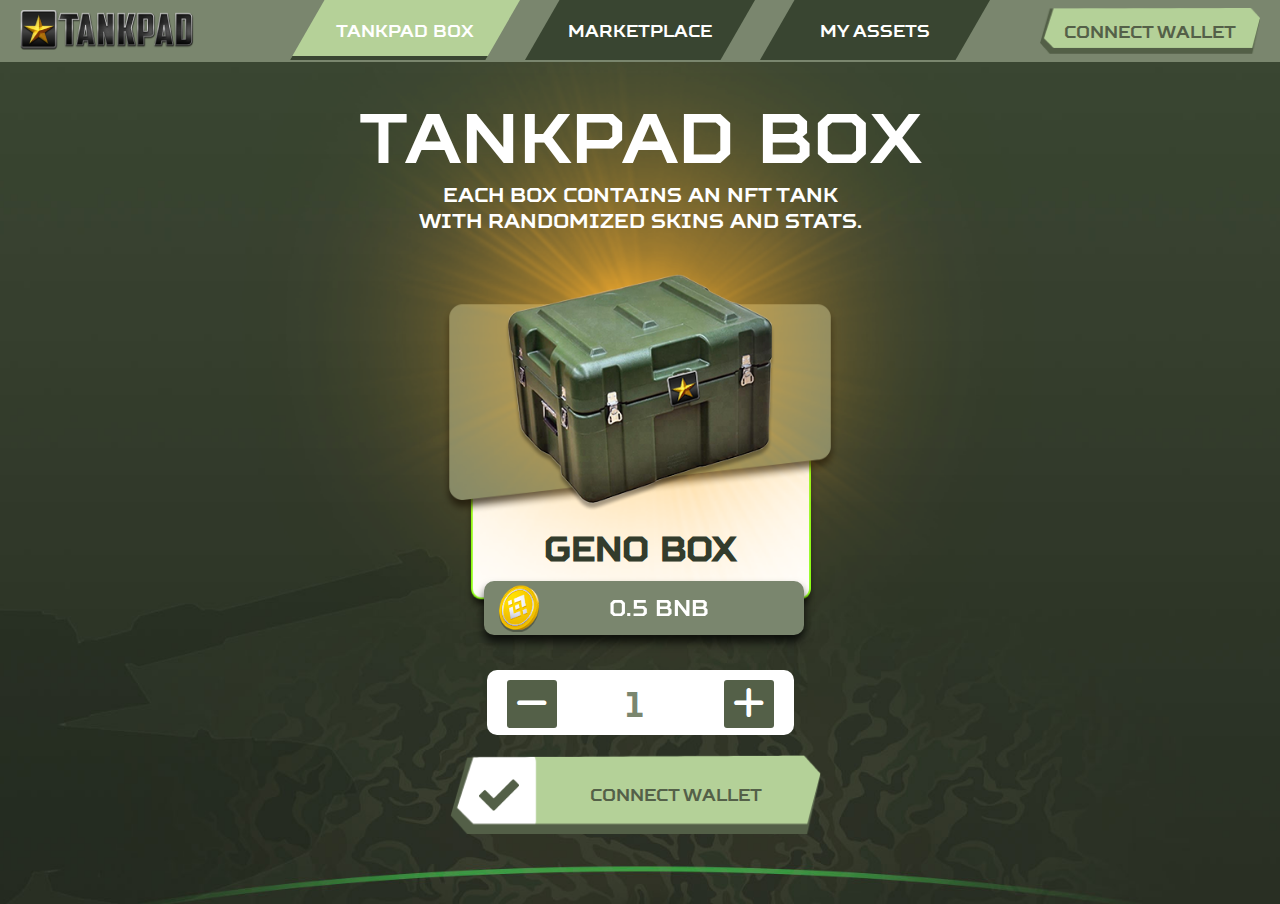
==== index.html @ f923a32d "TankPad commit" ====
<!DOCTYPE html>
<html lang="en">

<head>
    <meta charset="UTF-8">
    <meta http-equiv="X-UA-Compatible" content="IE=edge">
    <meta name="viewport" content="width=device-width, initial-scale=1.0">
    <title>TankPad NFT Loot Box</title>
    <link rel="shortcut icon" href="favicon.ico" type="image/x-icon">

    <link rel="stylesheet" href="https://cdnjs.cloudflare.com/ajax/libs/font-awesome/6.0.0/css/all.min.css">
    <link rel="stylesheet" href="css/style.css">
</head>

<body>

    <header>
        <div class="header-area">
            <div class="logo">
                <img src="img/logo.png" alt="logo">
            </div>
            <div class="box_btn">
                <ul>
                    <li><a href="#" class="active">tankpad box</a></li>
                    <li><a href="#">Marketplace</a></li>
                    <li><a href="myAssets.html">My Assets</a></li>
                </ul>
            </div>
            <div class="connect_btn">
                <a href="#">Connect Wallet</a>
            </div>
        </div>
    </header>

    <div class="main-area">
        <div class="fire-bg">
            <img src="img/fire-welding-sparks-png-thumb23.png" alt="">
        </div>
        <div class="heading-text">
            <div class="h1">TANKPAD BOX</div>
            <div class="h6">Each box contains an NFT Tank <br /> with randomized skins and stats.</div>
        </div>
        <div class="geno-box">
            <div class="box_bgi">
                <img src="img/box.png" alt="box">
            </div>
            <h5>GENO BOX</h5>
            <div class="bnb_btn">
                <img src="img/binance-coin.png" alt="">
                <div class="binance_bnb"><span class="bnp-bal">0.5</span> BNB</div>
            </div>
        </div>

        <div class="check-footer">
            <form id="myform" method="POST" class="quantity" action="#">
                <button type="button" class="qtyminus minus" field="quantity"><i class="fa-solid fa-minus"></i></button>
                <input type="number" name="quantity" value="1" class="qty" readonly />
                <button type="button" class="qtyplus plus" field="quantity"><i class="fa-solid fa-plus"></i></button>
            </form>

            <div class="wallet_btn">
                <a href="#"><img src="img/checked-mark.png"> Connect Wallet</a>
            </div>
        </div>

    </div>




    <script src="https://code.jquery.com/jquery-3.6.0.min.js"></script>

    <script>
        $(document).ready(($) => {

            $('.main-area').on('click', '.plus', function (e) {
                let $input = $(this).prev('input.qty');
                let val = parseInt($input.val());

                $input.val(val + 1).change();
            });


            $('.main-area').on('click', '.minus', function (e) {
                let $input = $(this).next('input.qty');
                var val = parseInt($input.val());
                if (val > 1) {
                    $input.val(val - 1).change();
                };
            });



            const plusBnp = () => {
                const bnpBal = document.querySelector('.bnp-bal').innerText
                const BalInt = parseFloat(bnpBal)
                let newBal = BalInt + 0.5
                const isDot = newBal.toString().includes('.')

                if (!isDot) {
                    newBal = newBal.toString() + ".0"
                }

                document.querySelector('.bnp-bal').innerText = newBal
            }

            const minusBnp = () => {
                const bnpBal = document.querySelector('.bnp-bal').innerText
                const BalInt = parseFloat(bnpBal)
                if (BalInt > 0.5) {
                    let newBal = BalInt - 0.5

                    const isDot = newBal.toString().includes('.')

                    if (!isDot) {
                        newBal = newBal.toString() + ".0"
                    }
                    document.querySelector('.bnp-bal').innerText = newBal
                }
            }

            const plusBtn = document.querySelector('.plus')
            plusBtn.addEventListener('click', () => {
                plusBnp()
            })

            const minusBtn = document.querySelector('.minus')
            minusBtn.addEventListener('click', () => {
                minusBnp()
            })


        });
    </script>
</body>

</html>
---- css/style.css ----
@import url("../css/reset.css");

@font-face {
    font-family: "Squares";
    src: url("../fonts/SquaresBoldFree.otf");
}

body {
    font-family: "Squares";
    font-size: 17px;
    background: url(../img/bg.jpg) no-repeat;
    background-position: center bottom;
    background-size: cover;
    min-height: 100vh;
}


header {
    background-color: #7a866e;
    position: relative;
    z-index: 1;
}

.header-area {
    display: grid;
    grid-template-columns: 20% 1fr 20%;
    gap: 10px;
    max-width: 1917px;
    margin: 0 auto;
    align-items: center;
    padding: 0 20px;
}

.box_btn {
    justify-content: center;
    text-align: center;
    padding-bottom: 2px;
}

.box_btn ul {}

.box_btn ul li {
    display: inline-block;
}


.box_btn ul li a {
    background-color: #394531;
    min-width: 210px;
    height: 40px;
    display: inline-block;
    clip-path: polygon(15% 0%, 100% 0%, 85% 100%, 0% 100%);
    display: grid;
    align-items: center;
    justify-content: center;
    font-size: 17px;
    color: #ffffff;
    padding: 10px 10px;
}
.box_btn ul li .active{
    background-color: #b5d198;
    position: relative;
}
.box_btn ul li .active::after{
    content: '';
    position: absolute;
    width: 100%;
    height: 4px;
    background: #394531;
    bottom: 0;
}


.connect_btn {
    margin-left: auto;
}

.connect_btn a {
    font-size: 17px;
    color: #546048;
    background: url("../img/bg_bg1.png") no-repeat center;
    background-size: cover;
    width: 220px;
    height: 46px;
    display: grid;
    align-items: center;
    justify-content: center;
}

.main-area {
    text-align: center;
    max-width: 800px;
    margin: 0 auto;
    padding-top: 40px;
    position: relative;
    padding-bottom: 50px;
}

.fire-bg {
    position: absolute;
    top: -124px;
    left: 50%;
    transform: translateX(-50%);
}

.fire-bg img {
    width: 800px;
}

/* .fire-bg::after{
    content: '';
    position: absolute;
    left: 50%;
    bottom: 0;
    width: 800px;
    height: 800px;
    background: url('../img/fire-welding-sparks-png-thumb23.png') no-repeat center;
    background-size: cover;
    z-index: -1;
    margin: 0 auto;
    transform: translateX(-50%);
} */

.heading-text {
    position: relative;
    z-index: 1;
    padding-bottom: 40px;
}

.heading-text .h1 {
    font-size: 70px;
    color: #ffffff;
    padding-bottom: 10px;
}

.heading-text .h6 {
    font-size: 20px;
    color: #ffffff;
    line-height: 1.3;
}

.geno-box {

    position: relative;
    z-index: 1;
}

/* .geno-box::after {
    content: '';
    position: absolute;
    left: 50%;
    bottom: 0;
    transform: translateX(-50%);
    border-radius: 10px;
    filter: drop-shadow(0px 7px 5px rgba(0, 0, 0, 0.75));
    background-color: #ffffff;
    border: 2px solid #8aff13;
    z-index: -11;
    height: 75%;
    width: 350px;
} */

.geno-box img {}

.box_bgi {
    position: relative;
}

.box_bgi img {
    width: 270px;
}

/* .box_bgi::after {
    content: '';
    position: absolute;
    left: 50%;
    bottom: 0;
    width: 423px;
    height: 217px;
    background: url('../img/Rounded.png') no-repeat center;
    background-size: cover;
    z-index: -1;
    margin: 0 auto;
    transform: translateX(-50%);

} */

.geno-box h5 {
    font-size: 33px;
    color: #333c2c;
    padding: 20px 0 0px;
}

.bnb_btn {
    font-size: 22px;
    color: #ffffff;
    border-radius: 10px;
    filter: drop-shadow(0px 7px 5px rgba(0, 0, 0, 0.75));
    background-color: #7a866e;
    width: 320px;
    margin: 0 auto;
    position: relative;
    bottom: -15px;
    display: grid;
    grid-template-columns: 20px 1fr;
    gap: 10px;
    align-items: center;
    left: 4px;
}

.bnb_btn img {
    width: 40px;
    margin-left: 15px;
    padding-bottom: 3px;
}

.check-footer {
    margin-top: 50px;
    position: relative;
    z-index: 1;
}

.quantity {
    border-radius: 10px;
    background-color: #ffffff;
    width: 267px;
    height: 45px;
    margin: 0 auto;
    display: grid;
    grid-template-columns: 50px 1fr 50px;
    padding: 10px 20px;
    align-items: center;
    justify-content: center;
}

.quantity input {
    font-size: 35px;
    color: #7a866e;
    font-family: "Squares";
    width: 100%;
}

.quantity input,
.quantity button {
    outline: none;
    box-sizing: 0;
    border: 0;
    text-align: center;
}


.quantity button {
    cursor: pointer;
    border-radius: 3px;
    background-color: #546048;
    color: #fff;
    font-size: 36px;
    margin: 0;
    padding: 3px;
}
 

.wallet_btn{}
.wallet_btn a {
    font-size: 17px;
    color: #546048;
    background: url("../img/bgn_bg2.png") no-repeat center;
    background-size: cover;
    width: 371px;
    height: 79px;
    display: grid;
    grid-template-columns: 80px 1fr;
    align-items: center; 
}
.wallet_btn a img {
    width: 40px;
    margin-left: 29px;
}

.wallet_btn {
    width: 380px;
    margin: 20px auto;
}


@media (min-width: 320px) and (max-width: 991.98px) {
    .connect_btn{
        display: none;
    }
    .header-area{
        grid-template-columns: 1fr;
        padding: 0;
        gap: 1px;
    }
    .logo {
        text-align: center;
        background: #394531;
        padding: 15px 0;
    }
    .box_btn ul li a {
        min-width: 113px;
        height: 27px;
        font-size: 12px;
        padding: 10px 20px;
    }
    .box_btn ul li { 
        margin: 0 -10px;
    }
    .heading-text .h1 {
        font-size: 40px; 
    }
    .heading-text .h6 {
        font-size: 15px; 
    }
    .fire-bg img {
        width: 675px; 
    } 
    .box_bgi img {
        width: 207px;
    }
    .geno-box h5 {
        font-size: 20px; 
    }
    .bnb_btn {
        font-size: 17px; 
        width: 260px; 
    }
    .main-area {
        overflow: hidden;
        padding-bottom: 52px;
    }
    .quantity { 
        width: 215px;
        height: auto; 
    }
    .quantity button { 
        font-size: 30px; 
    }
    .quantity input {
        font-size: 27px; 
    }
    .wallet_btn a {
        font-size: 16px; 
        width: 315px;
        height: 59px; 
        margin: 0 auto;
    }
}

@media (min-width: 320px) and (max-width: 360px) {
    .heading-text .h1 {
        font-size: 35px;
    }
    .heading-text .h6 {
        font-size: 12px;
    }
    .wallet_btn a {
        font-size: 15px;
        width: 278px; 
        margin-left: 20px;
    }
    .wallet_btn a img {
        width: 30px;
        margin-left: 22px;
    }
     
    
}
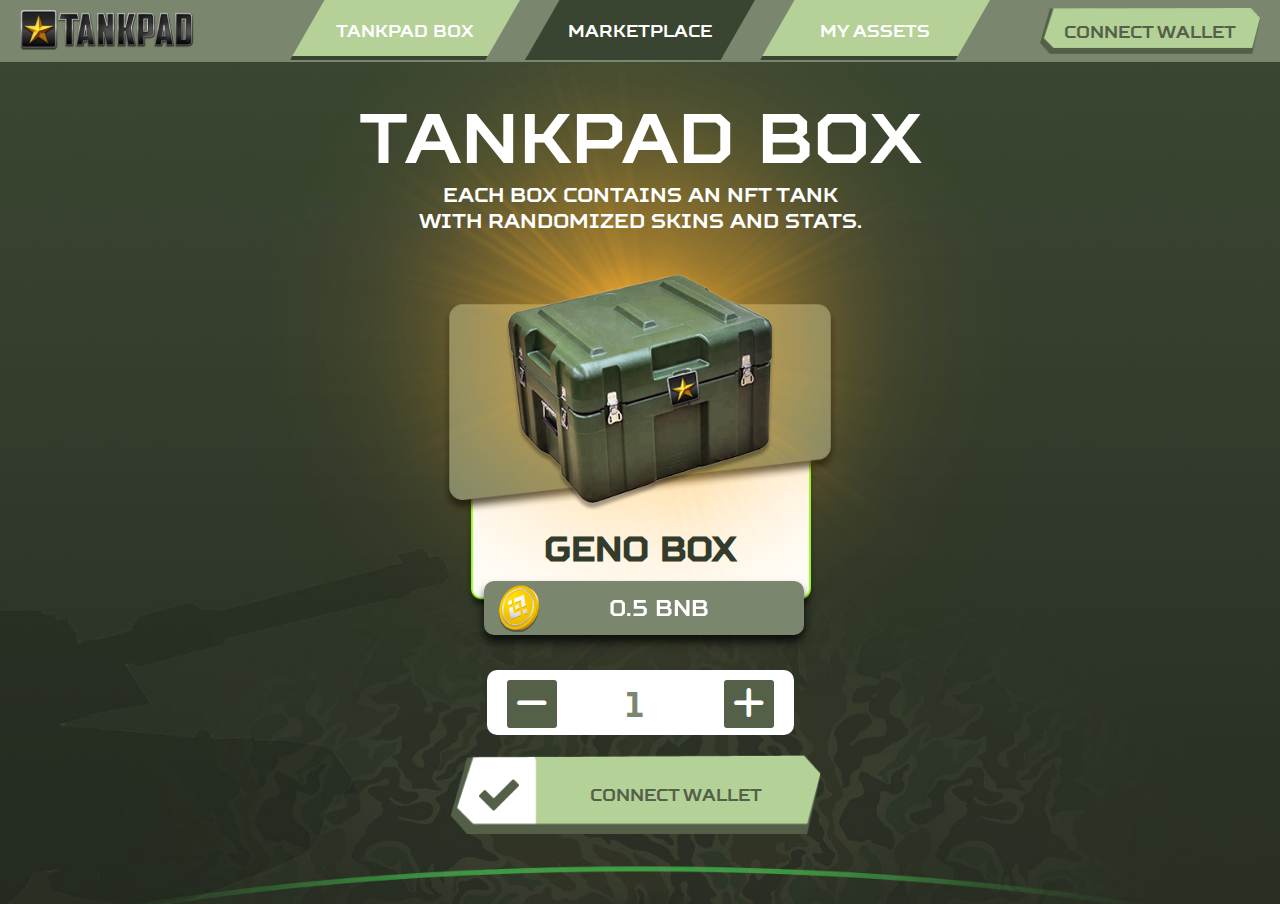
==== commit bf72a464: "responsive commit" ====
--- a/index.html
+++ b/index.html
@@ -21,8 +21,8 @@
             </div>
             <div class="box_btn">
                 <ul>
-                    <li><a href="#" class="active">tankpad box</a></li>
-                    <li><a href="#">Marketplace</a></li>
+                    <li><a href="#">tankpad box</a></li>
+                    <li><a href="index.html" class="active">Marketplace</a></li>
                     <li><a href="myAssets.html">My Assets</a></li>
                 </ul>
             </div>
--- a/css/style.css
+++ b/css/style.css
@@ -45,7 +45,7 @@
 
 
 .box_btn ul li a {
-    background-color: #394531;
+    background-color: #b5d198;
     min-width: 210px;
     height: 40px;
     display: inline-block;
@@ -56,12 +56,14 @@
     font-size: 17px;
     color: #ffffff;
     padding: 10px 10px;
+    position: relative;
 }
 .box_btn ul li .active{
-    background-color: #b5d198;
-    position: relative;
-}
-.box_btn ul li .active::after{
+    
+    background-color: #394531;
+   
+}
+.box_btn ul li a::after{
     content: '';
     position: absolute;
     width: 100%;
